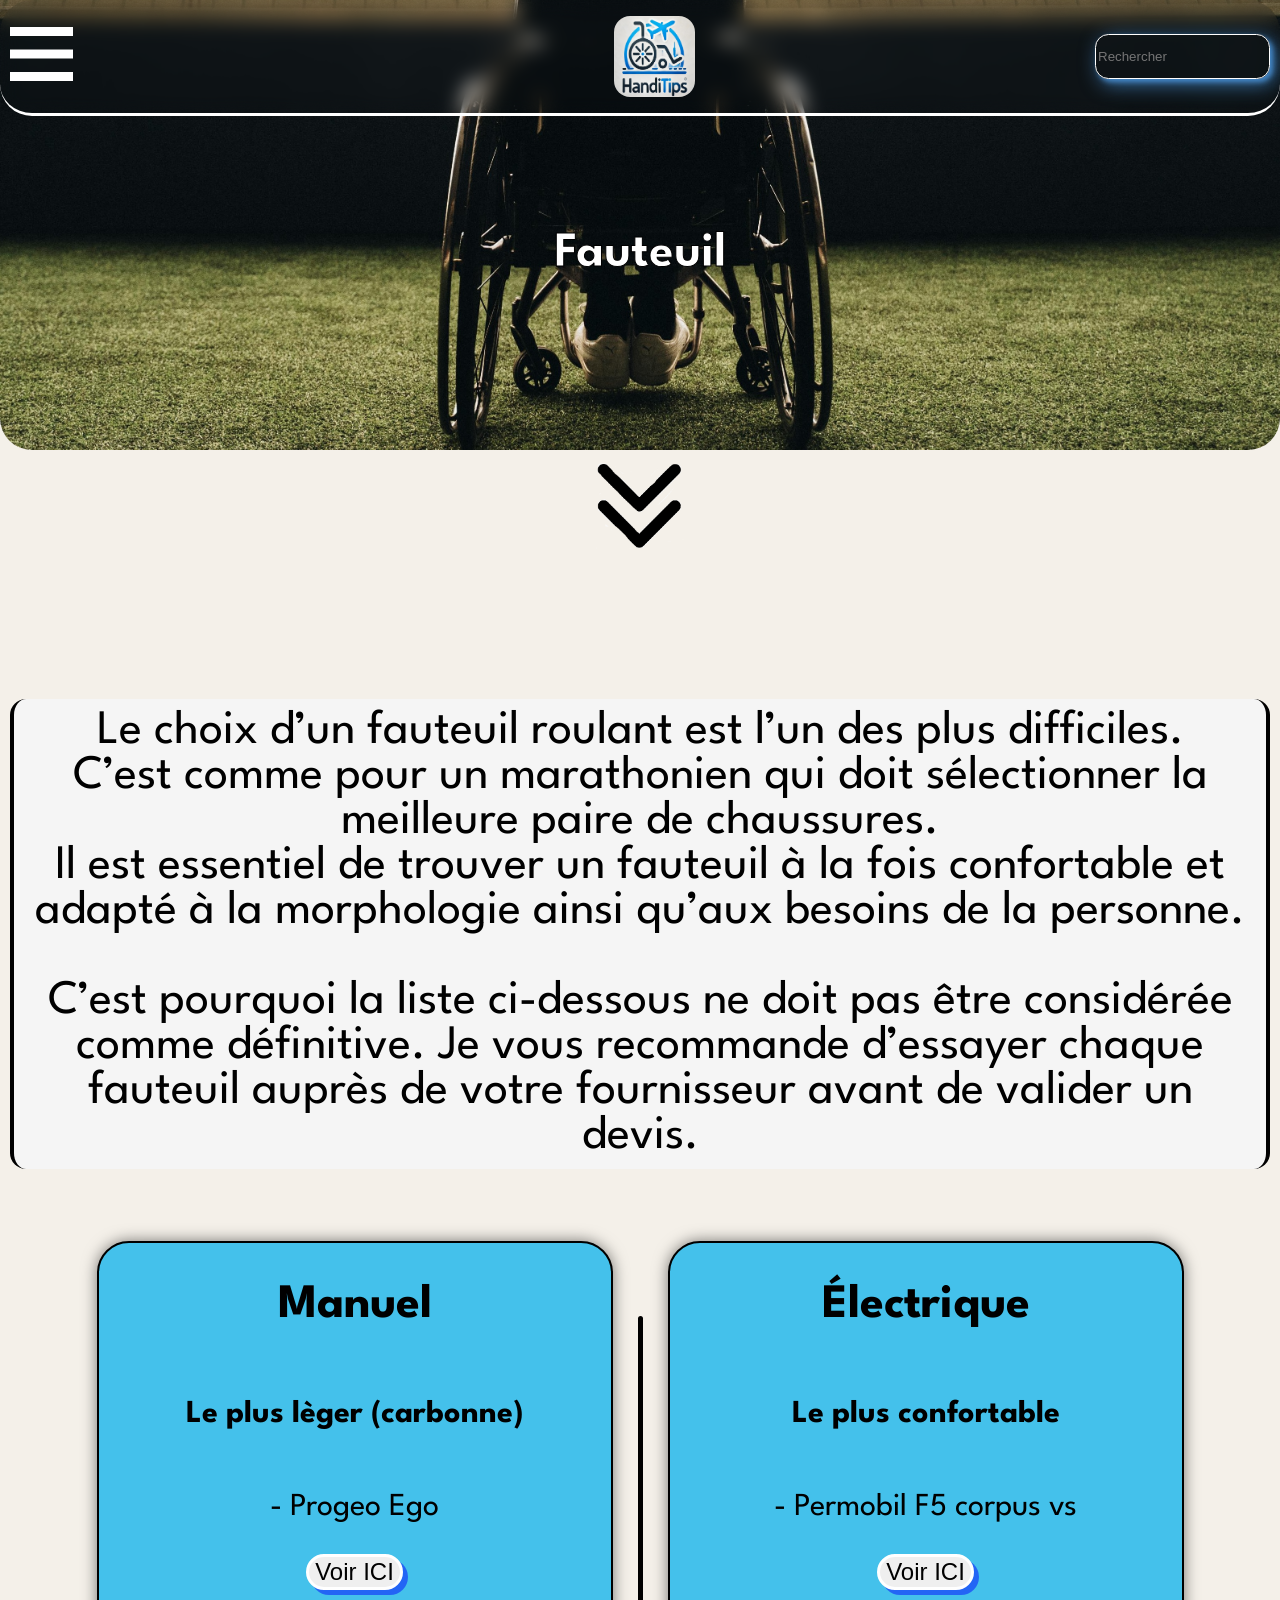
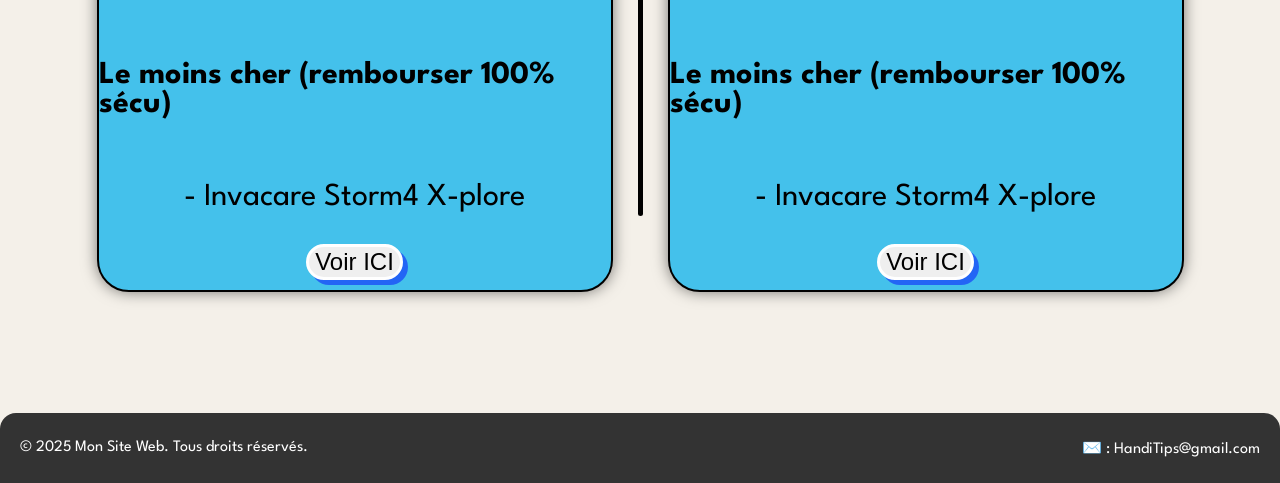
==== Handitips/Fauteuil/index.html @ a29720eb "first" ====
<!DOCTYPE html>
<html lang="en">
<head>
    <meta charset="UTF-8">
    <meta name="viewport" content="width=device-width, initial-scale=1.0">
    <meta name="keywords" content="Handicap, Fauteuil roulant, Conseil, Soins, Médical, Voyage, Vacances">
    <meta name="description" content="Un site internet regroupant différentes info et conseil sur le handicap">
    <meta name="autor" content="MorganR">
    <link rel="shortcut icon" href="logo.jpg" type="image/x-icon">
    <title>Fauteuil</title>
    <link rel="stylesheet" href="styles.css">
    <link rel="preconnect" href="https://fonts.googleapis.com">
    <link rel="preconnect" href="https://fonts.gstatic.com" crossorigin>
    <link href="https://fonts.googleapis.com/css2?family=League+Spartan:wght@100..900&display=swap" rel="stylesheet">
</head>
<body>
    <div id="backhome">
        <nav>
            <div class="menu-container">
                <!-- Image qui déclenche le menu -->
                <img id="baton" src="menu-btn.png" alt="trois trait menu déroulant">
                <!-- Menu déroulant -->
                <ul class="dropdown-menu" id="dropdown-menu">
                    <li><a href="../index.html">Accueil</a></li>
                    <li><a href="../Matérielle/index.html">Matériel</a></li>
                    <li><a href="../Fauteuil/index.html">Fauteuil</a></li>
                    <li><a href="../Voyage/index.html">Voyage</a></li>
                    <!-- <li><a href="#">Contact</a></li> -->
                </ul>
            </div>
            <img id="logo" src="logo.jpg" alt="logo HandiTips">
            <div class="barrederecherche" >
                <input type="search" id="barre" placeholder="Rechercher">
            </div>
        </nav>
        <header>
            <h1>Fauteuil</h1>
            </div>

        <a id="backhistoire" href="#backhistoire"><img id="doublef" src="double fleche.PNG" alt="double flechz cliquable pour descendre" ></a>

        <p><br><br><br><br><br><br></p>
        <main>
            <div class="divintro">
                <p class="texteintro">
                    Le choix d’un fauteuil roulant est l’un des plus difficiles. <br> 
                    C’est comme pour un marathonien qui doit sélectionner la meilleure paire de chaussures. <br>  
                    Il est essentiel de trouver un fauteuil à la fois confortable et adapté à la morphologie ainsi qu’aux besoins de la personne. <br> <br>  
                    
                    C’est pourquoi la liste ci-dessous ne doit pas être considérée comme définitive. Je vous recommande d’essayer chaque fauteuil auprès de votre fournisseur avant de valider un devis.
            </p>
            </div>
           <p><br><br></p>
            <div class="cards">
                <div class="manuel">
                    <h2>Manuel</h2>
                    <strong><p>Le plus lèger (carbonne)</p></strong>
                        <p>- Progeo Ego</p>
                        <button class="tqt"><a href="https://www.permobil.com/fr-fr/produits/fauteuils-manuels/progeo-ego">Voir ICI</a></button>
                        <br>
                        <strong><p>Le moins cher (rembourser 100% sécu)</p></strong>
                        <p>- Invacare Storm4 X-plore</p>
                        <button class="tqt"><a href="https://www.invacare.fr/fr/fauteuil-electrique-scooter-alber/fauteuil-roulant-electrique-exterieur/fauteuil-roulant-electrique-invacare-storm4-x-plore">Voir ICI</a></button>
                </div>
                <div class="barresep"></div>
                <div class="électrique">
                    <h2>Électrique</h2>
                        <strong><p>Le plus confortable</p></strong>
                        <p>- Permobil F5 corpus vs</p>
                        <button class="tqt"><a href="https://www.permobil.com/fr-fr/produits/fauteuils-electriques/permobil-f5-corpus-vs">Voir ICI</a></button>
                        <br>
                        <strong><p>Le moins cher (rembourser 100% sécu)</p></strong>
                        <p>- Invacare Storm4 X-plore</p>
                        <button class="tqt"><a href="https://www.invacare.fr/fr/fauteuil-electrique-scooter-alber/fauteuil-roulant-electrique-exterieur/fauteuil-roulant-electrique-invacare-storm4-x-plore">Voir ICI</a></button>
                </div>
            </div>
        </main>
        <p><br><br><br><br><br></p>
        <footer>
            <p class="copyright"> &copy; 2025 Mon Site Web. Tous droits réservés.</p>
            <p class="mail"> ✉️ : HandiTips@gmail.com</p>
        </footer>
    <script src="script.js"></script>
</body>
</html>
---- Handitips/Fauteuil/styles.css ----
html{
    scroll-behavior: smooth;
}
body{
    margin: 0;
    padding: 0;
    width: 100%; 
    font-family: "League Spartan", serif;
    overflow-x: hidden;
    background-color: #f4f0e9;
}
#backhome{
    background-image: url(pexels-alesiakozik-7289670.jpg);
    background-size: 100%;
    background-position: bottom ;
    width: 100%;
    background-repeat: no-repeat;
    height: 50vh;
    border-radius: 0em 0em 2em 2em;
}
nav{
    display: flex;
    height: 25%;
    width: 100%;
    justify-content: space-between;
    align-items: center;
    border-radius: 2em;
    border-bottom: 3px solid white;
    backdrop-filter:blur(10px);
    -webkit-backdrop-filter: blur(10px);
}
#logo{
    position: absolute;
    left: 48%;
    width: 9vh;
    height: 9vh;
    border-radius: 20%;
}
#baton{
    height: 5vh;
    width: 6vh;
    margin: 10px;
}
#barre{
    border-radius: 1em;
    height: 5vh;
    background-color: transparent;
    border: 1px solid white;
    color: white;
    box-shadow: rgba(79, 156, 232, 0.7019607843) 3px 3px 5px 0px, rgba(79, 156, 232, 0.7019607843) 5px 5px 20px 0px;
}
.barrederecherche{
    position: absolute;
    right: 10px;
}
form{
    margin-right: 10px;
}
h1{
    -webkit-text-stroke: 1px;
    -webkit-text-stroke-color: black;
    margin-top: 9%;
    display: flex;
    justify-content: center;
    align-items: center;
    color: white;
    font-size: 50px;
}






/* Container pour l'image et le menu */
.menu-container {
    position: relative;
    display: inline-block;
}

/* Style de l'image */
#baton {
    cursor: pointer;
    width: 70%; /* Taille de l'image du menu */
    height: auto;
}

/* Menu déroulant, initialement caché */
.dropdown-menu {
    list-style-type: none;
    margin: 0;
    padding: 0;
    position: absolute;
    top: 100%;
    left: 0;
    width: 200px;
    background-color: lightblue;
    display: none; /* Caché par défaut */
    border-radius: 4px;
    z-index: 10;
}

.dropdown-menu li {
    border-bottom: 1px solid #444;
}

.dropdown-menu li:last-child {
    border-bottom: none;
}

.dropdown-menu a {
    color: black;
    text-decoration: none;
    padding: 10px 20px;
    display: block;
}

.dropdown-menu a:hover {
    background-color: rgb(5, 125, 168);
}

/* Animation du menu */
.dropdown-menu.show {
    display: block; /* Affiche le menu */
    animation: slideDown 0.3s ease-out;
}

@keyframes slideDown {
    from {
        opacity: 0;
        transform: translateY(-10px);
    }
    to {
        opacity: 1;
        transform: translateY(0);
    }
}



#backhistoire{
    display: flex;
    justify-content: center;
}
#doublef{
    margin: 10px;
    margin-bottom: 30px;
    display: flex;
    justify-content: center;
    align-items: center;
    height: 7%;
    width: 7%;
    transform: rotate(90deg);
}
.divintro{
    margin: 10px;
    border-left: 4px solid  black;
    border-right: 4px solid black;
    border-radius: 1em;
    background-color: whitesmoke;
}
.texteintro{
    text-align: center;
    margin: 10px;
    font-size: 3rem;
    padding: 10px;
}
.cards{
    display: flex;
    justify-content: center;
    align-items: center;
}
.électrique{
    margin: 10px;
    border: 2px solid black;
    border-radius: 1em;
    height: auto;
    width: 40%;
    display: flex;
    flex-direction: column;
    justify-content: center;
    align-items: center ;
    background-color: rgb(68, 193, 235);
    font-size: 2rem;
    box-shadow: 0px 0px 15px rgba(0, 0, 0, 0.517);
    transition: 0.5s;
}
.manuel{
    margin: 10px;
    border: 2px solid black;
    border-radius: 1em;
    height: auto;
    width: 40%;
    display: flex;
    flex-direction: column;
    justify-content: center;
    align-items: center;
    background-color: rgb(68, 193, 235);
    font-size: 2rem;
    box-shadow: 0px 0px 15px rgba(0, 0, 0, 0.517);
    transition: 0.5s;
}
.barresep{
    background-color: black;
    width: 5px;
    height: 500px;
    border-radius: 2em;
    margin: 15px;
}
.électrique:hover{
    background-color: white;
    border: 2px solid blue;
}
.manuel:hover{
    background-color: white;
    border: 2px solid blue;
}
ul{
    list-style:none;
}
li:before{
    content: '-';
}
a{
    text-decoration: none;
    color: black;
}
.tqt{
    margin-bottom: 10px;
    width: auto;
    height: auto;
    border-radius: 1em;
    backdrop-filter:blur(10px);
    -webkit-backdrop-filter: blur(10px);
    transition-duration: 0.5s;
    box-shadow: 5px 5px rgba(0, 0, 255, 0.479);
    border: solid white;
    font-size: x-large;
}
.tqt:hover{
    background-color:whitesmoke;
    color : white;
    box-shadow: none;
}


footer {
    position:static;
    bottom: 0;
    background-color: #333;
    color: white;
    display: flex;
    align-items: center;
    margin-top: 20px;
    width: 100%;
    height: 70px;
    border-radius: 1em 1em 0em 0em;
}
.mail{
    position:absolute;
    right: 20px;
}
.copyright{
    position:absolute;
    left: 20px;
}

@media screen and (max-width: 800px) {
    .cards{
        display: flex;
        flex-direction: column;
    }
    .manuel{
        width: 80%;
    }
    .électrique{
        width: 80%;
    }
    .barrederecherche{
        display: none;
    }
    .barresep{
        display: none;
    }
}
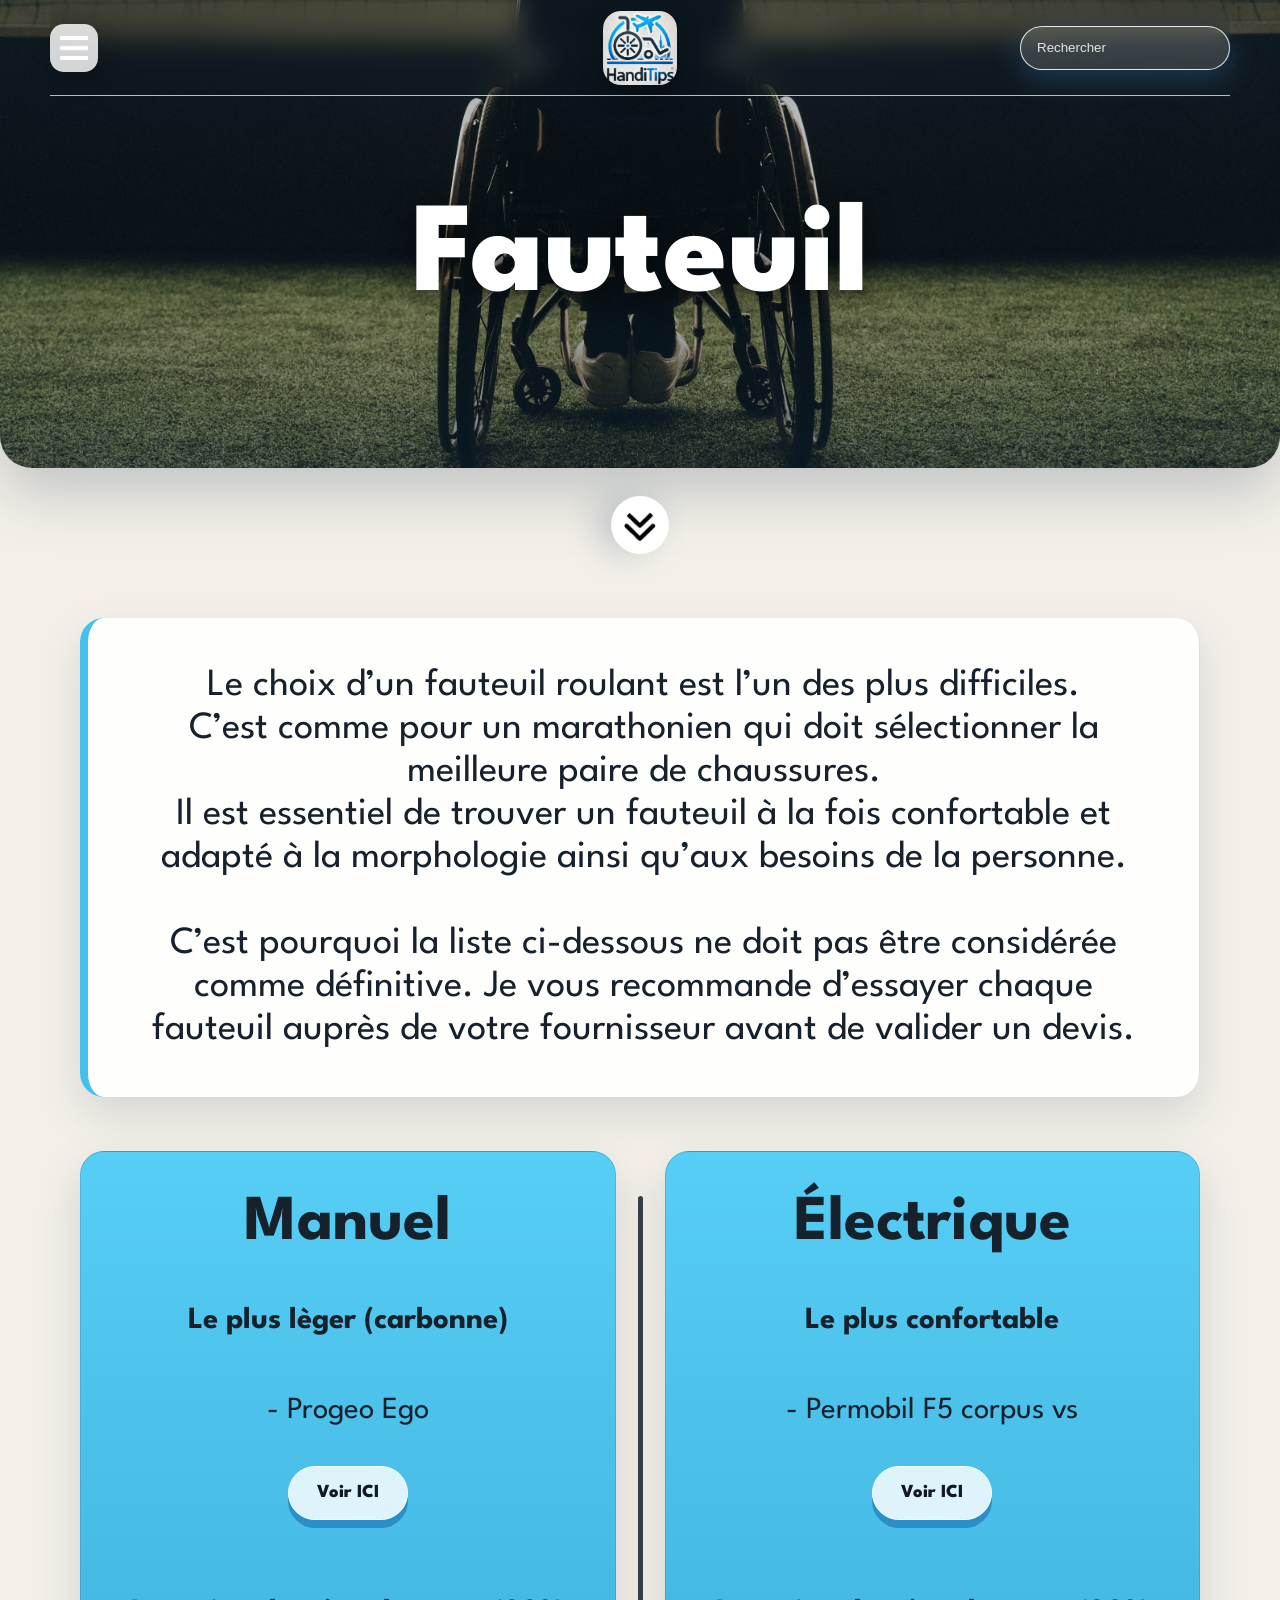
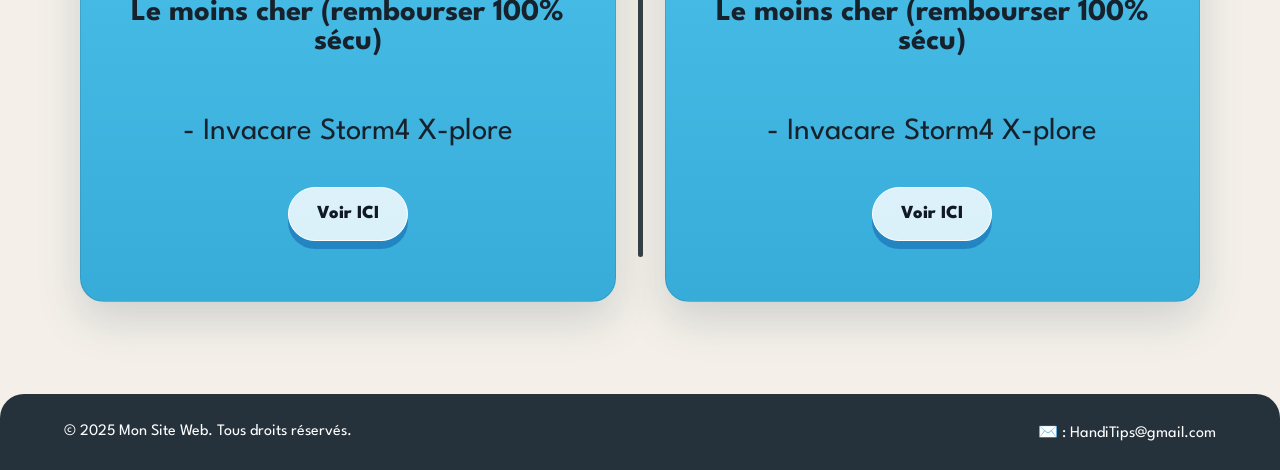
==== commit 5c6e60fb: "amélioration, graphique et visuelle" ====
--- a/Handitips/Fauteuil/index.html
+++ b/Handitips/Fauteuil/index.html
@@ -1,5 +1,5 @@
 <!DOCTYPE html>
-<html lang="en">
+<html lang="fr">
 <head>
     <meta charset="UTF-8">
     <meta name="viewport" content="width=device-width, initial-scale=1.0">
@@ -35,13 +35,13 @@
         </nav>
         <header>
             <h1>Fauteuil</h1>
-            </div>
+        </header>
+    </div>
 
-        <a id="backhistoire" href="#backhistoire"><img id="doublef" src="double fleche.PNG" alt="double flechz cliquable pour descendre" ></a>
+        <a class="downlink" href="#intro"><img id="doublef" src="double fleche.PNG" alt="double flechz cliquable pour descendre" ></a>
 
-        <p><br><br><br><br><br><br></p>
         <main>
-            <div class="divintro">
+            <div class="divintro" id="intro">
                 <p class="texteintro">
                     Le choix d’un fauteuil roulant est l’un des plus difficiles. <br> 
                     C’est comme pour un marathonien qui doit sélectionner la meilleure paire de chaussures. <br>  
@@ -50,7 +50,6 @@
                     C’est pourquoi la liste ci-dessous ne doit pas être considérée comme définitive. Je vous recommande d’essayer chaque fauteuil auprès de votre fournisseur avant de valider un devis.
             </p>
             </div>
-           <p><br><br></p>
             <div class="cards">
                 <div class="manuel">
                     <h2>Manuel</h2>
@@ -75,11 +74,10 @@
                 </div>
             </div>
         </main>
-        <p><br><br><br><br><br></p>
         <footer>
             <p class="copyright"> &copy; 2025 Mon Site Web. Tous droits réservés.</p>
             <p class="mail"> ✉️ : HandiTips@gmail.com</p>
         </footer>
     <script src="script.js"></script>
 </body>
-</html>+</html>
--- a/Handitips/Fauteuil/styles.css
+++ b/Handitips/Fauteuil/styles.css
@@ -1,107 +1,135 @@
-html{
+html {
     scroll-behavior: smooth;
 }
-body{
-    margin: 0;
-    padding: 0;
-    width: 100%; 
-    font-family: "League Spartan", serif;
+
+* {
+    box-sizing: border-box;
+}
+
+body {
+    margin: 0;
+    width: 100%;
+    font-family: "League Spartan", sans-serif;
     overflow-x: hidden;
-    background-color: #f4f0e9;
-}
-#backhome{
-    background-image: url(pexels-alesiakozik-7289670.jpg);
-    background-size: 100%;
-    background-position: bottom ;
-    width: 100%;
+    color: #17212b;
+    background: #f4f0e9;
+}
+
+#backhome {
+    min-height: 52vh;
+    background-image:
+        linear-gradient(180deg, rgba(15, 34, 49, 0.4), rgba(15, 34, 49, 0.18) 42%, rgba(15, 34, 49, 0.54)),
+        url(pexels-alesiakozik-7289670.jpg);
+    background-size: cover;
+    background-position: bottom;
     background-repeat: no-repeat;
-    height: 50vh;
-    border-radius: 0em 0em 2em 2em;
-}
-nav{
-    display: flex;
-    height: 25%;
-    width: 100%;
+    border-radius: 0 0 32px 32px;
+    box-shadow: 0 24px 60px rgba(37, 64, 85, 0.25);
+}
+
+nav {
+    position: relative;
+    display: flex;
+    height: 96px;
+    width: min(1180px, calc(100% - 32px));
+    margin: 0 auto;
     justify-content: space-between;
     align-items: center;
-    border-radius: 2em;
-    border-bottom: 3px solid white;
-    backdrop-filter:blur(10px);
-    -webkit-backdrop-filter: blur(10px);
-}
-#logo{
+    border-bottom: 1px solid rgba(255, 255, 255, 0.72);
+    backdrop-filter: blur(14px);
+    -webkit-backdrop-filter: blur(14px);
+}
+
+#logo {
     position: absolute;
-    left: 48%;
-    width: 9vh;
-    height: 9vh;
-    border-radius: 20%;
-}
-#baton{
-    height: 5vh;
-    width: 6vh;
-    margin: 10px;
-}
-#barre{
-    border-radius: 1em;
-    height: 5vh;
-    background-color: transparent;
-    border: 1px solid white;
-    color: white;
-    box-shadow: rgba(79, 156, 232, 0.7019607843) 3px 3px 5px 0px, rgba(79, 156, 232, 0.7019607843) 5px 5px 20px 0px;
-}
-.barrederecherche{
-    position: absolute;
-    right: 10px;
-}
-form{
-    margin-right: 10px;
-}
-h1{
-    -webkit-text-stroke: 1px;
-    -webkit-text-stroke-color: black;
-    margin-top: 9%;
-    display: flex;
-    justify-content: center;
-    align-items: center;
-    color: white;
-    font-size: 50px;
-}
-
-
-
-
-
-
-/* Container pour l'image et le menu */
+    left: 50%;
+    transform: translateX(-50%);
+    width: 74px;
+    height: 74px;
+    object-fit: cover;
+    border-radius: 18px;
+    box-shadow: 0 8px 24px rgba(0, 0, 0, 0.24);
+}
+
 .menu-container {
     position: relative;
-    display: inline-block;
-}
-
-/* Style de l'image */
+    display: inline-flex;
+    align-items: center;
+}
+
 #baton {
     cursor: pointer;
-    width: 70%; /* Taille de l'image du menu */
-    height: auto;
-}
-
-/* Menu déroulant, initialement caché */
+    width: 48px;
+    height: 48px;
+    margin: 0;
+    padding: 10px;
+    object-fit: contain;
+    border-radius: 14px;
+    background: rgba(255, 255, 255, 0.82);
+    box-shadow: 0 8px 24px rgba(0, 0, 0, 0.18);
+    transition: transform 0.25s ease, background 0.25s ease;
+}
+
+#baton:hover {
+    transform: translateY(-2px);
+    background: white;
+}
+
+.barrederecherche {
+    display: flex;
+    justify-content: flex-end;
+}
+
+#barre {
+    width: 210px;
+    height: 44px;
+    padding: 0 16px;
+    border-radius: 999px;
+    background-color: rgba(255, 255, 255, 0.16);
+    border: 1px solid rgba(255, 255, 255, 0.86);
+    color: white;
+    box-shadow: 0 8px 30px rgba(79, 156, 232, 0.28);
+    outline: none;
+}
+
+#barre::placeholder {
+    color: rgba(255, 255, 255, 0.86);
+}
+
+header {
+    min-height: calc(52vh - 96px);
+    display: flex;
+    align-items: center;
+    justify-content: center;
+    padding: 32px 20px 78px;
+}
+
+h1 {
+    margin: 0;
+    color: white;
+    font-size: clamp(4rem, 11vw, 8rem);
+    font-weight: 800;
+    text-shadow: 0 6px 28px rgba(0, 0, 0, 0.55);
+}
+
 .dropdown-menu {
     list-style-type: none;
-    margin: 0;
-    padding: 0;
+    margin: 12px 0 0;
+    padding: 8px;
     position: absolute;
     top: 100%;
     left: 0;
-    width: 200px;
-    background-color: lightblue;
-    display: none; /* Caché par défaut */
-    border-radius: 4px;
+    width: 220px;
+    background-color: rgba(255, 255, 255, 0.96);
+    display: none;
+    border: 1px solid rgba(30, 64, 90, 0.16);
+    border-radius: 16px;
     z-index: 10;
+    box-shadow: 0 18px 44px rgba(37, 64, 85, 0.22);
 }
 
 .dropdown-menu li {
-    border-bottom: 1px solid #444;
+    border-bottom: 1px solid rgba(30, 64, 90, 0.1);
 }
 
 .dropdown-menu li:last-child {
@@ -109,26 +137,26 @@
 }
 
 .dropdown-menu a {
-    color: black;
-    text-decoration: none;
-    padding: 10px 20px;
+    padding: 13px 14px;
     display: block;
+    border-radius: 11px;
+    font-size: 1.1rem;
+    font-weight: 700;
 }
 
 .dropdown-menu a:hover {
-    background-color: rgb(5, 125, 168);
-}
-
-/* Animation du menu */
+    background-color: #dff4fb;
+}
+
 .dropdown-menu.show {
-    display: block; /* Affiche le menu */
-    animation: slideDown 0.3s ease-out;
+    display: block;
+    animation: slideDown 0.24s ease-out;
 }
 
 @keyframes slideDown {
     from {
         opacity: 0;
-        transform: translateY(-10px);
+        transform: translateY(-8px);
     }
     to {
         opacity: 1;
@@ -136,150 +164,173 @@
     }
 }
 
-
-
-#backhistoire{
+.downlink {
     display: flex;
     justify-content: center;
 }
-#doublef{
-    margin: 10px;
-    margin-bottom: 30px;
-    display: flex;
-    justify-content: center;
-    align-items: center;
-    height: 7%;
-    width: 7%;
+
+#doublef {
+    display: block;
+    width: 58px;
+    height: 58px;
+    margin: 28px auto 64px;
+    padding: 13px;
     transform: rotate(90deg);
-}
-.divintro{
-    margin: 10px;
-    border-left: 4px solid  black;
-    border-right: 4px solid black;
-    border-radius: 1em;
-    background-color: whitesmoke;
-}
-.texteintro{
+    border-radius: 50%;
+    background: white;
+    box-shadow: 0 14px 34px rgba(45, 84, 116, 0.24);
+}
+
+main {
+    width: min(1120px, calc(100% - 36px));
+    margin: 0 auto;
+}
+
+.divintro {
+    margin: 0 auto 54px;
+    border-left: 8px solid #44c1eb;
+    border-right: 1px solid rgba(30, 64, 90, 0.16);
+    border-radius: 24px;
+    background-color: rgba(255, 255, 255, 0.9);
+    box-shadow: 0 18px 44px rgba(37, 64, 85, 0.15);
+}
+
+.texteintro {
     text-align: center;
-    margin: 10px;
-    font-size: 3rem;
-    padding: 10px;
-}
-.cards{
-    display: flex;
-    justify-content: center;
-    align-items: center;
-}
-.électrique{
-    margin: 10px;
-    border: 2px solid black;
-    border-radius: 1em;
-    height: auto;
-    width: 40%;
+    margin: 0;
+    font-size: clamp(1.45rem, 3vw, 2.55rem);
+    line-height: 1.12;
+    padding: clamp(26px, 4vw, 46px);
+}
+
+.cards {
+    display: grid;
+    grid-template-columns: minmax(0, 1fr) 5px minmax(0, 1fr);
+    align-items: stretch;
+    gap: 22px;
+}
+
+.manuel,
+.électrique {
+    margin: 0;
+    border: 1px solid rgba(30, 64, 90, 0.16);
+    border-radius: 24px;
+    min-height: 520px;
+    padding: clamp(24px, 4vw, 42px);
     display: flex;
     flex-direction: column;
     justify-content: center;
-    align-items: center ;
-    background-color: rgb(68, 193, 235);
-    font-size: 2rem;
-    box-shadow: 0px 0px 15px rgba(0, 0, 0, 0.517);
-    transition: 0.5s;
-}
-.manuel{
-    margin: 10px;
-    border: 2px solid black;
-    border-radius: 1em;
-    height: auto;
-    width: 40%;
-    display: flex;
-    flex-direction: column;
+    align-items: center;
+    text-align: center;
+    background: linear-gradient(180deg, #57cef5, #38acd9);
+    font-size: clamp(1.25rem, 2.4vw, 2rem);
+    box-shadow: 0 18px 44px rgba(37, 64, 85, 0.18);
+    transition: transform 0.25s ease, box-shadow 0.25s ease, background 0.25s ease;
+}
+
+.manuel:hover,
+.électrique:hover {
+    transform: translateY(-8px);
+    background: white;
+    box-shadow: 0 26px 54px rgba(37, 64, 85, 0.24);
+}
+
+h2 {
+    margin: 0 0 22px;
+    font-size: clamp(2.2rem, 5vw, 4rem);
+}
+
+.barresep {
+    align-self: center;
+    background-color: #17212b;
+    width: 5px;
+    height: 88%;
+    min-height: 420px;
+    border-radius: 999px;
+    opacity: 0.85;
+}
+
+a {
+    text-decoration: none;
+    color: #111827;
+}
+
+.tqt {
+    min-height: 50px;
+    margin: 10px 0 18px;
+    border-radius: 999px;
+    backdrop-filter: blur(10px);
+    -webkit-backdrop-filter: blur(10px);
+    transition: transform 0.25s ease, box-shadow 0.25s ease, background 0.25s ease;
+    box-shadow: 0 8px 0 rgba(0, 73, 158, 0.4);
+    border: 1px solid white;
+    background: rgba(255, 255, 255, 0.82);
+    font: inherit;
+    font-size: 1.15rem;
+    font-weight: 800;
+}
+
+.tqt:hover {
+    transform: translateY(4px);
+    background-color: white;
+    box-shadow: 0 3px 0 rgba(0, 73, 158, 0.4);
+}
+
+.tqt a {
+    display: flex;
+    min-height: 50px;
+    align-items: center;
     justify-content: center;
-    align-items: center;
-    background-color: rgb(68, 193, 235);
-    font-size: 2rem;
-    box-shadow: 0px 0px 15px rgba(0, 0, 0, 0.517);
-    transition: 0.5s;
-}
-.barresep{
-    background-color: black;
-    width: 5px;
-    height: 500px;
-    border-radius: 2em;
-    margin: 15px;
-}
-.électrique:hover{
-    background-color: white;
-    border: 2px solid blue;
-}
-.manuel:hover{
-    background-color: white;
-    border: 2px solid blue;
-}
-ul{
-    list-style:none;
-}
-li:before{
-    content: '-';
-}
-a{
-    text-decoration: none;
-    color: black;
-}
-.tqt{
-    margin-bottom: 10px;
-    width: auto;
-    height: auto;
-    border-radius: 1em;
-    backdrop-filter:blur(10px);
-    -webkit-backdrop-filter: blur(10px);
-    transition-duration: 0.5s;
-    box-shadow: 5px 5px rgba(0, 0, 255, 0.479);
-    border: solid white;
-    font-size: x-large;
-}
-.tqt:hover{
-    background-color:whitesmoke;
-    color : white;
-    box-shadow: none;
-}
-
+    padding: 0 22px;
+}
 
 footer {
-    position:static;
-    bottom: 0;
-    background-color: #333;
+    background-color: #26323b;
     color: white;
     display: flex;
-    align-items: center;
-    margin-top: 20px;
+    justify-content: space-between;
+    align-items: center;
+    gap: 18px;
+    margin-top: 92px;
     width: 100%;
-    height: 70px;
-    border-radius: 1em 1em 0em 0em;
-}
-.mail{
-    position:absolute;
-    right: 20px;
-}
-.copyright{
-    position:absolute;
-    left: 20px;
-}
-
-@media screen and (max-width: 800px) {
-    .cards{
-        display: flex;
+    min-height: 76px;
+    padding: 18px clamp(18px, 5vw, 64px);
+    border-radius: 24px 24px 0 0;
+}
+
+footer p {
+    margin: 0;
+}
+
+@media screen and (max-width: 860px) {
+    nav {
+        height: 84px;
+    }
+
+    #logo {
+        width: 62px;
+        height: 62px;
+    }
+
+    .barrederecherche {
+        display: none;
+    }
+
+    .cards {
+        grid-template-columns: 1fr;
+    }
+
+    .barresep {
+        display: none;
+    }
+
+    .manuel,
+    .électrique {
+        min-height: auto;
+    }
+
+    footer {
         flex-direction: column;
-    }
-    .manuel{
-        width: 80%;
-    }
-    .électrique{
-        width: 80%;
-    }
-    .barrederecherche{
-        display: none;
-    }
-    .barresep{
-        display: none;
-    }
-}+        text-align: center;
+    }
+}
